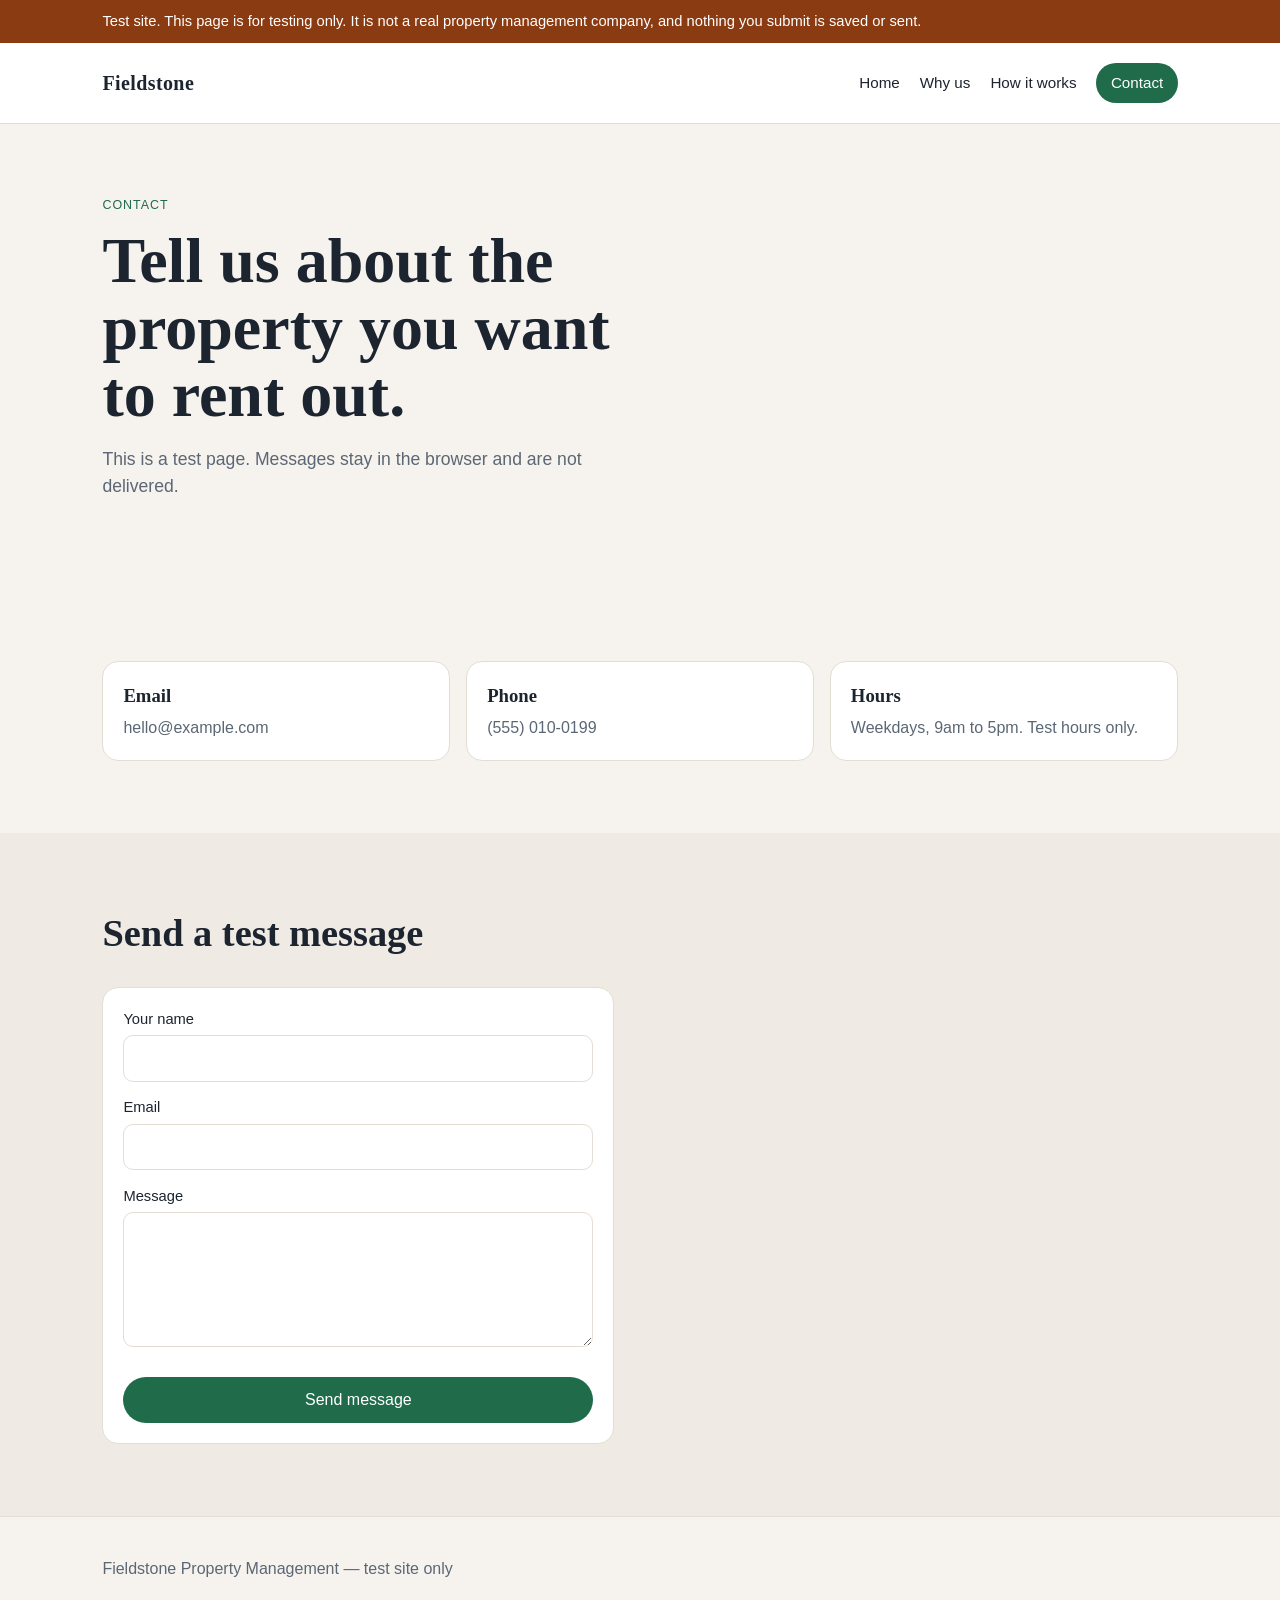
==== contact.html @ cdb982b9 "Add a test property site with a contact page. Co-authored-by: Cursor <cursoragent@cursor.com>" ====
<!DOCTYPE html>
<html lang="en">
<head>
  <meta charset="UTF-8">
  <meta name="viewport" content="width=device-width, initial-scale=1.0">
  <title>Contact — Fieldstone Property Management — Test Site</title>
  <link rel="stylesheet" href="styles.css">
</head>
<body>
  <p class="test-banner">Test site. This page is for testing only. It is not a real property management company, and nothing you submit is saved or sent.</p>
  <header class="site-header">
    <a class="logo" href="index.html">Fieldstone</a>
    <nav>
      <a href="index.html">Home</a>
      <a href="index.html#why">Why us</a>
      <a href="index.html#how">How it works</a>
      <a href="contact.html" class="nav-cta">Contact</a>
    </nav>
  </header>

  <main>
    <section class="hero">
      <p class="eyebrow">Contact</p>
      <h1>Tell us about the property you want to rent out.</h1>
      <p class="lead">This is a test page. Messages stay in the browser and are not delivered.</p>
    </section>

    <section class="panel">
      <div class="cards">
        <article>
          <h3>Email</h3>
          <p>hello@example.com</p>
        </article>
        <article>
          <h3>Phone</h3>
          <p>(555) 010-0199</p>
        </article>
        <article>
          <h3>Hours</h3>
          <p>Weekdays, 9am to 5pm. Test hours only.</p>
        </article>
      </div>
    </section>

    <section class="panel alt">
      <h2>Send a test message</h2>
      <form id="contact-form">
        <label>
          Your name
          <input type="text" name="name" required>
        </label>
        <label>
          Email
          <input type="email" name="email" required>
        </label>
        <label>
          Message
          <textarea name="message" rows="5" required></textarea>
        </label>
        <button class="button" type="submit">Send message</button>
        <p id="thanks" class="thanks" hidden>Test only. This form does not send or save anything.</p>
      </form>
    </section>
  </main>

  <footer>
    <p>Fieldstone Property Management — test site only</p>
  </footer>

  <script>
    document.getElementById("contact-form").addEventListener("submit", function (event) {
      event.preventDefault();
      document.getElementById("thanks").hidden = false;
      event.currentTarget.reset();
    });
  </script>
</body>
</html>
---- styles.css ----
:root {
  --ink: #1c2430;
  --muted: #5c6775;
  --paper: #f6f3ee;
  --card: #ffffff;
  --line: #e4ddd3;
  --accent: #1f6b4a;
  --accent-dark: #174f37;
}

* {
  box-sizing: border-box;
}

.test-banner {
  margin: 0;
  padding: 0.65rem 8vw;
  background: #8a3b12;
  color: #fff;
  font-family: "Segoe UI", sans-serif;
  font-size: 0.92rem;
}

body {
  margin: 0;
  font-family: Georgia, "Times New Roman", serif;
  color: var(--ink);
  background: var(--paper);
  line-height: 1.5;
}

a {
  color: inherit;
}

.site-header {
  display: flex;
  justify-content: space-between;
  align-items: center;
  gap: 1rem;
  padding: 1.25rem 8vw;
  background: #fff;
  border-bottom: 1px solid var(--line);
}

.logo {
  font-size: 1.25rem;
  font-weight: 700;
  text-decoration: none;
  letter-spacing: 0.02em;
}

nav {
  display: flex;
  align-items: center;
  gap: 1.25rem;
  font-family: "Segoe UI", sans-serif;
  font-size: 0.95rem;
}

nav a {
  text-decoration: none;
}

.nav-cta {
  background: var(--accent);
  color: #fff;
  padding: 0.55rem 0.9rem;
  border-radius: 999px;
}

.hero,
.panel {
  padding: 4.5rem 8vw;
}

.hero {
  max-width: 46rem;
}

.eyebrow {
  font-family: "Segoe UI", sans-serif;
  text-transform: uppercase;
  letter-spacing: 0.08em;
  font-size: 0.78rem;
  color: var(--accent);
  margin: 0 0 0.75rem;
}

h1 {
  font-size: clamp(2.4rem, 5vw, 4rem);
  line-height: 1.05;
  margin: 0 0 1rem;
}

h2 {
  font-size: clamp(1.8rem, 3vw, 2.4rem);
  margin: 0 0 1.5rem;
}

.lead {
  font-family: "Segoe UI", sans-serif;
  color: var(--muted);
  font-size: 1.1rem;
  max-width: 38rem;
}

.button {
  display: inline-block;
  margin-top: 1rem;
  background: var(--accent);
  color: #fff;
  text-decoration: none;
  border: 0;
  border-radius: 999px;
  padding: 0.85rem 1.2rem;
  font-family: "Segoe UI", sans-serif;
  font-size: 1rem;
  cursor: pointer;
}

.button:hover,
.nav-cta:hover {
  background: var(--accent-dark);
}

.cards {
  display: grid;
  grid-template-columns: repeat(auto-fit, minmax(220px, 1fr));
  gap: 1rem;
}

.cards article,
form {
  background: var(--card);
  border: 1px solid var(--line);
  border-radius: 16px;
  padding: 1.25rem;
}

h3 {
  margin: 0 0 0.4rem;
}

.cards p,
.steps span {
  font-family: "Segoe UI", sans-serif;
  color: var(--muted);
  margin: 0;
}

.alt {
  background: #efeae3;
}

.steps {
  margin: 0;
  padding: 0;
  list-style: none;
  display: grid;
  gap: 1.25rem;
}

.steps li {
  display: grid;
  gap: 0.25rem;
}

.steps strong {
  font-size: 1.15rem;
}

form {
  display: grid;
  gap: 0.9rem;
  max-width: 32rem;
  font-family: "Segoe UI", sans-serif;
}

label {
  display: grid;
  gap: 0.35rem;
  font-size: 0.92rem;
}

input,
textarea {
  font: inherit;
  padding: 0.7rem 0.75rem;
  border: 1px solid var(--line);
  border-radius: 10px;
}

.thanks {
  margin: 0;
  color: var(--accent-dark);
}

footer {
  padding: 1.5rem 8vw 2rem;
  font-family: "Segoe UI", sans-serif;
  color: var(--muted);
  border-top: 1px solid var(--line);
}

@media (max-width: 700px) {
  .site-header {
    align-items: flex-start;
    flex-direction: column;
  }
}
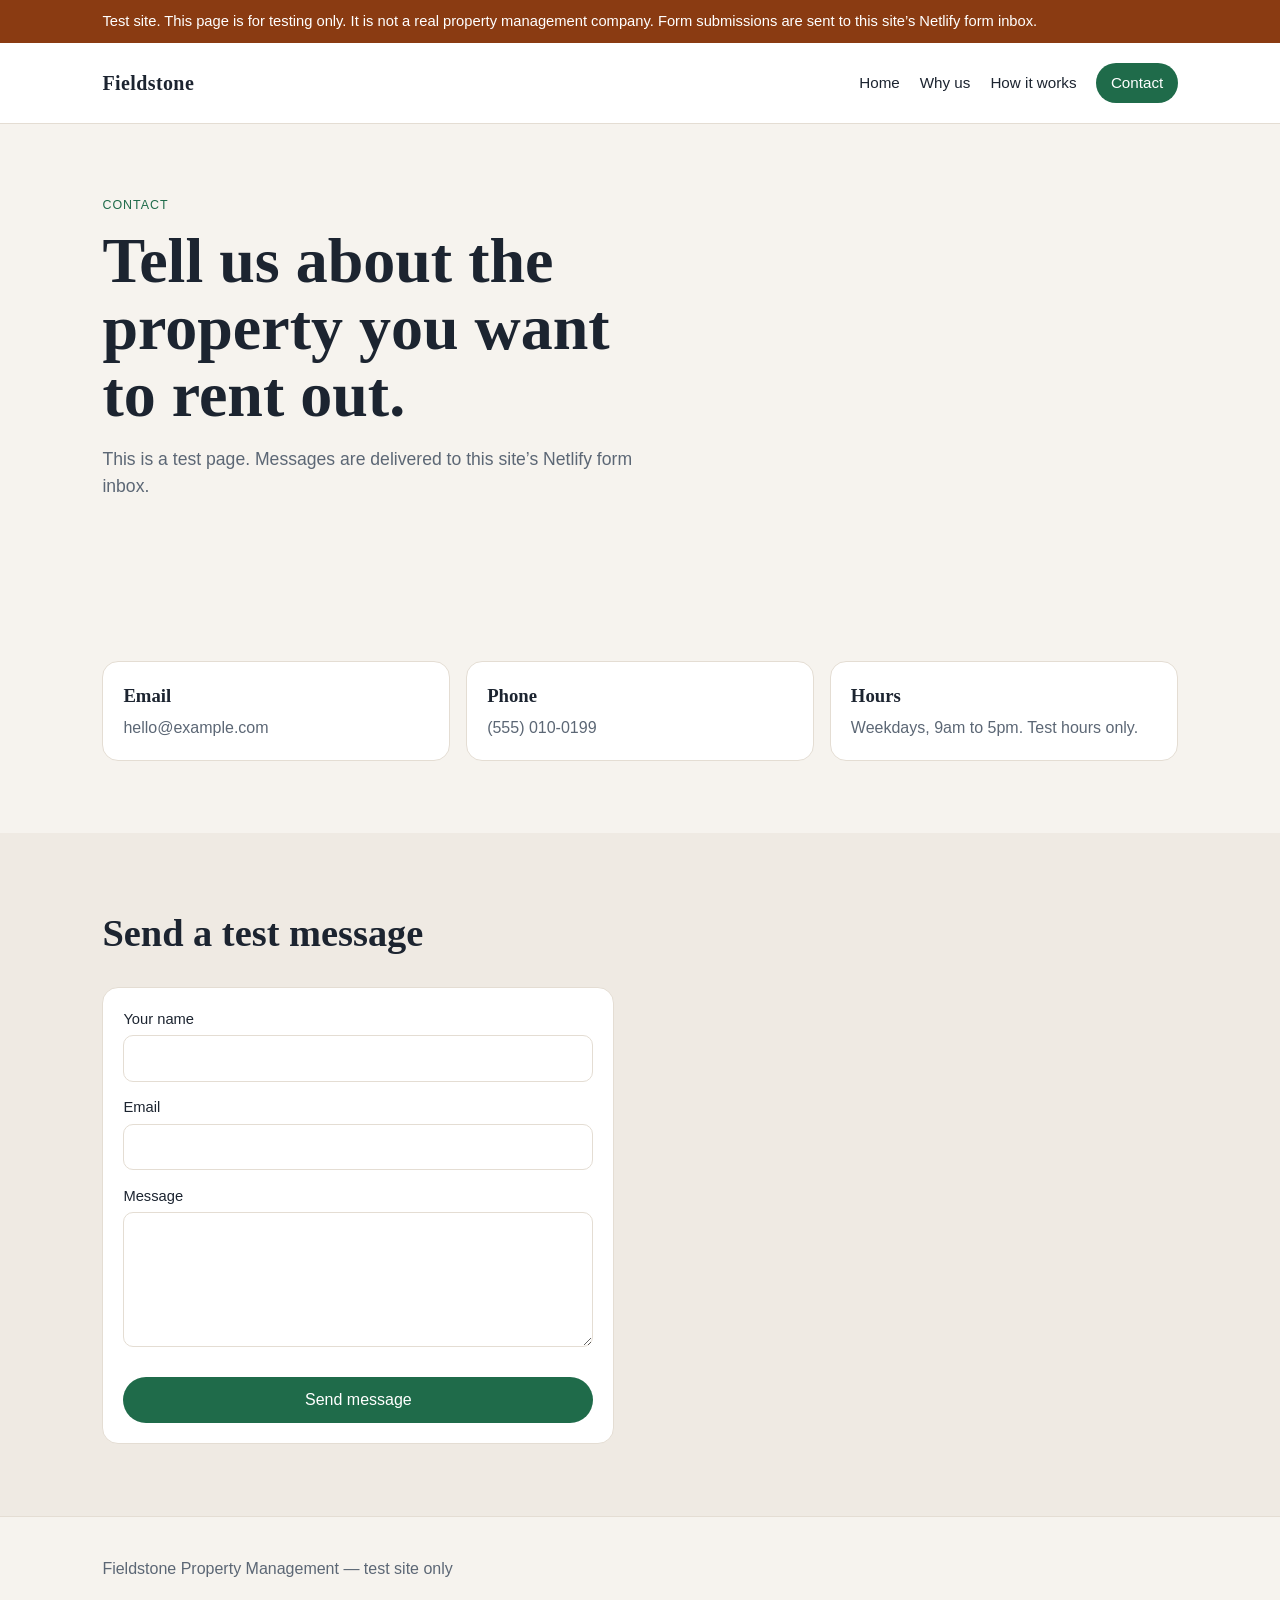
==== commit 291e7aae: "Send the test site forms to Netlify. Co-authored-by: Cursor <cursoragent@cursor.com>" ====
--- a/contact.html
+++ b/contact.html
@@ -7,7 +7,7 @@
   <link rel="stylesheet" href="styles.css">
 </head>
 <body>
-  <p class="test-banner">Test site. This page is for testing only. It is not a real property management company, and nothing you submit is saved or sent.</p>
+  <p class="test-banner">Test site. This page is for testing only. It is not a real property management company. Form submissions are sent to this site’s Netlify form inbox.</p>
   <header class="site-header">
     <a class="logo" href="index.html">Fieldstone</a>
     <nav>
@@ -22,7 +22,7 @@
     <section class="hero">
       <p class="eyebrow">Contact</p>
       <h1>Tell us about the property you want to rent out.</h1>
-      <p class="lead">This is a test page. Messages stay in the browser and are not delivered.</p>
+      <p class="lead">This is a test page. Messages are delivered to this site’s Netlify form inbox.</p>
     </section>
 
     <section class="panel">
@@ -44,7 +44,11 @@
 
     <section class="panel alt">
       <h2>Send a test message</h2>
-      <form id="contact-form">
+      <form name="contact" method="POST" action="/" data-netlify="true" netlify-honeypot="bot-field">
+        <input type="hidden" name="form-name" value="contact">
+        <p hidden>
+          <label>Don’t fill this out <input name="bot-field"></label>
+        </p>
         <label>
           Your name
           <input type="text" name="name" required>
@@ -58,7 +62,8 @@
           <textarea name="message" rows="5" required></textarea>
         </label>
         <button class="button" type="submit">Send message</button>
-        <p id="thanks" class="thanks" hidden>Test only. This form does not send or save anything.</p>
+        <p class="thanks" data-thanks hidden>Sent. This test submission was delivered.</p>
+        <p class="form-error" data-error hidden>Could not send the form. Please try again.</p>
       </form>
     </section>
   </main>
@@ -67,12 +72,6 @@
     <p>Fieldstone Property Management — test site only</p>
   </footer>
 
-  <script>
-    document.getElementById("contact-form").addEventListener("submit", function (event) {
-      event.preventDefault();
-      document.getElementById("thanks").hidden = false;
-      event.currentTarget.reset();
-    });
-  </script>
+  <script src="forms.js"></script>
 </body>
 </html>
--- a/styles.css
+++ b/styles.css
@@ -191,9 +191,22 @@
   border-radius: 10px;
 }
 
+.thanks,
+.form-error {
+  margin: 0;
+}
+
 .thanks {
-  margin: 0;
   color: var(--accent-dark);
+}
+
+.form-error {
+  color: #8a3b12;
+}
+
+button:disabled {
+  opacity: 0.7;
+  cursor: wait;
 }
 
 footer {
